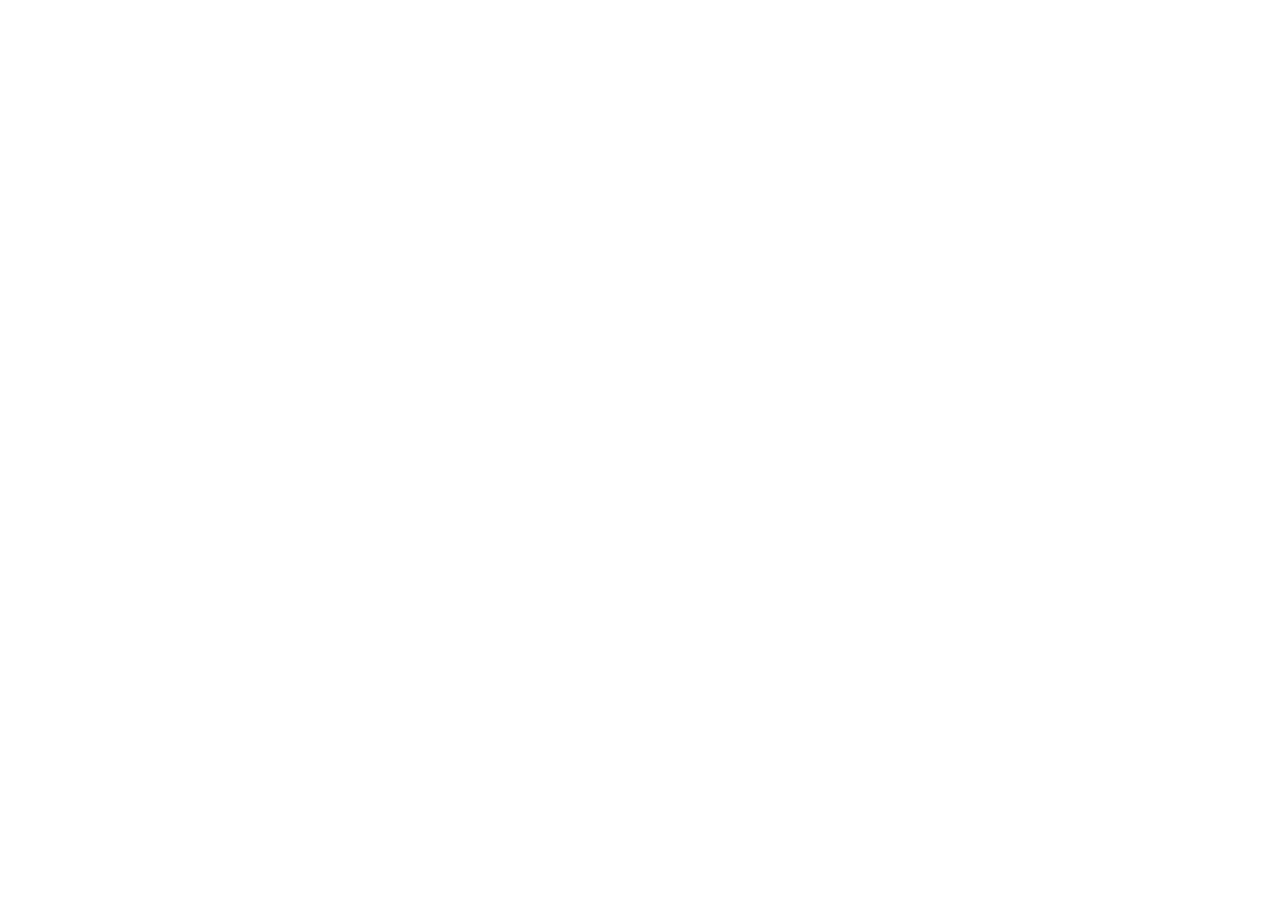
==== index.html @ 75076fff "Add files via upload" ====
<!doctype html>
<html lang="en">
  <head>
    <meta charset="UTF-8" />
    <meta name="viewport" content="width=device-width, initial-scale=1.0" />
    <title>Limitless Knowledge Summer Camp | Curiosity Has No Limits</title>
    <meta name="description" content="A 9-day summer camp for grades 4–6. Hands-on English, math, science & art — run by students, made for students." />
    <meta name="author" content="Limitless Knowledge" />
    <link rel="canonical" href="/" />

    <meta property="og:title" content="Limitless Knowledge Summer Camp" />
    <meta property="og:description" content="Hands-on summer camp for grades 4–6. English, math, science & art with student counselors." />
    <meta property="og:type" content="website" />
    <meta property="og:image" content="/og-image.jpg" />

    <meta name="twitter:card" content="summary_large_image" />
    <meta name="twitter:title" content="Limitless Knowledge Summer Camp" />
    <meta name="twitter:description" content="Hands-on summer camp for grades 4–6, run by students." />
  </head>

  <body>
    <div id="root"></div>
    <script type="module" src="/src/main.tsx"></script>
  </body>
</html>
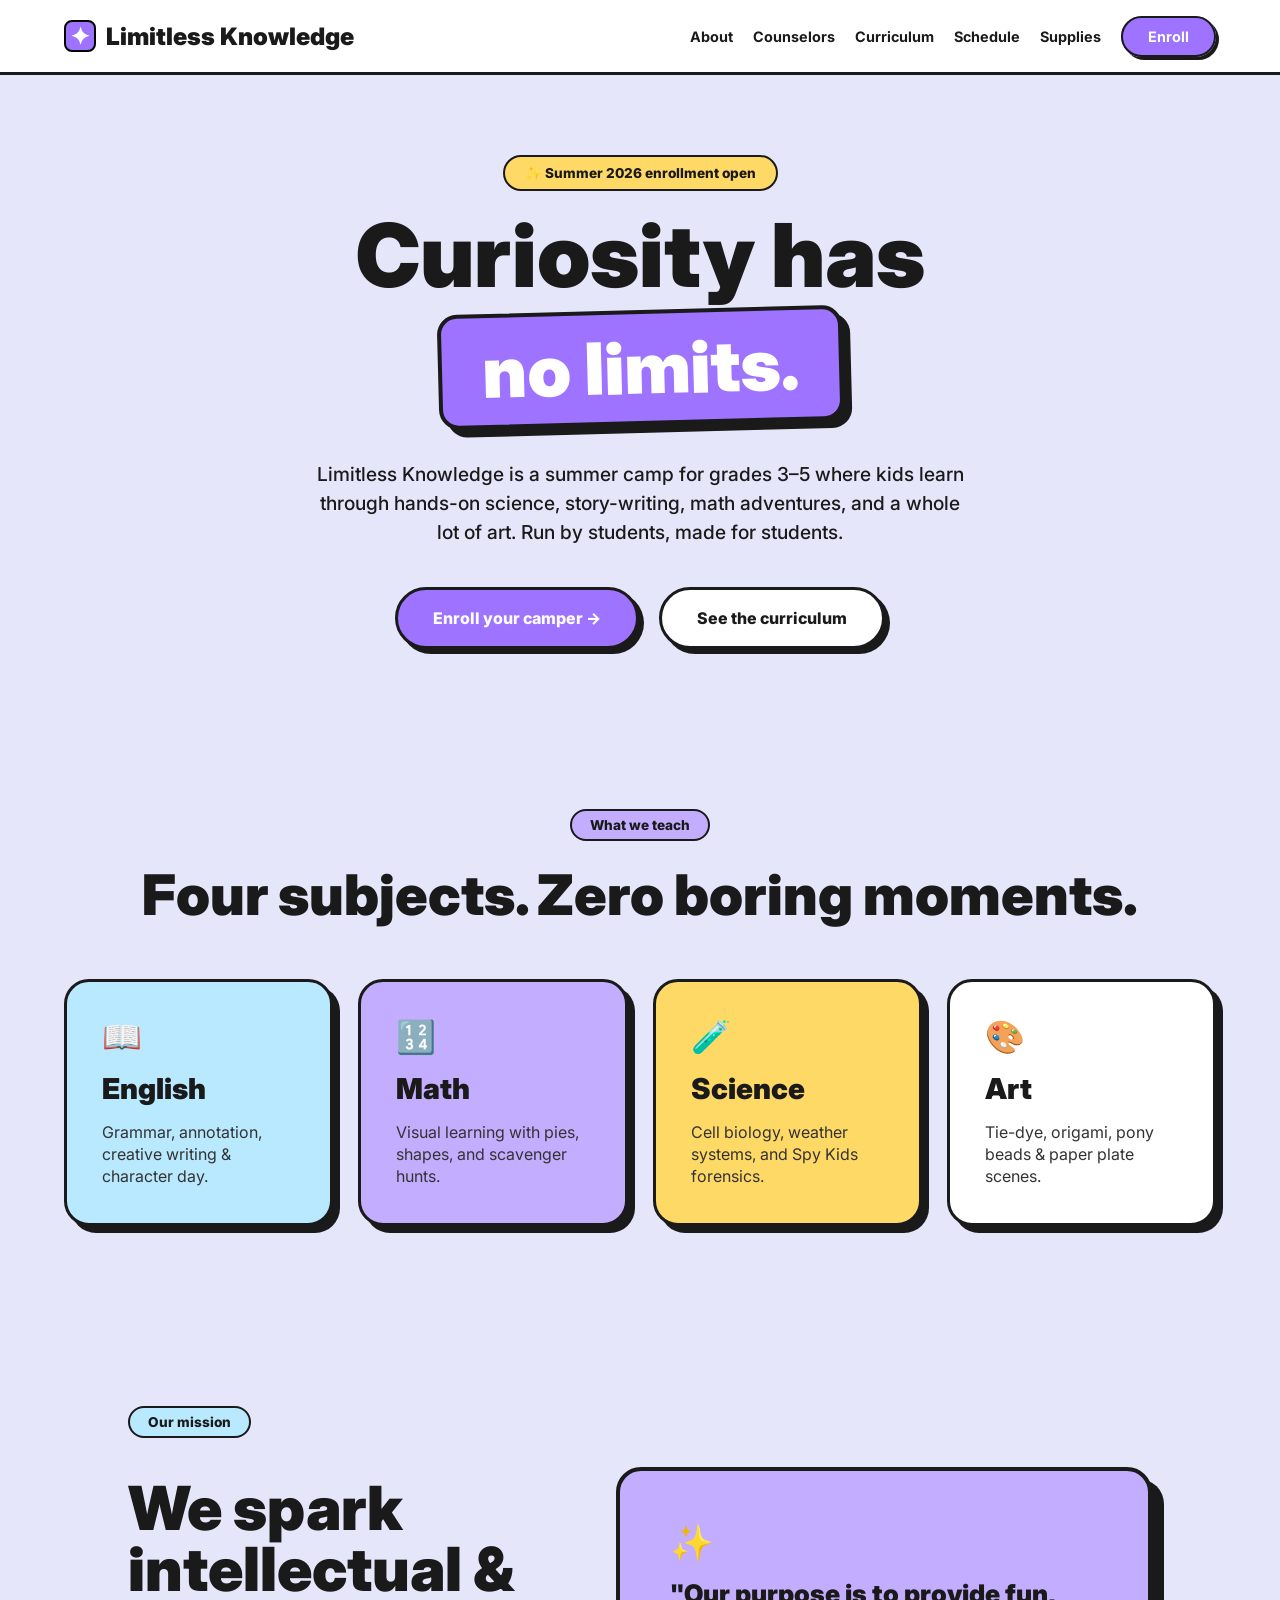
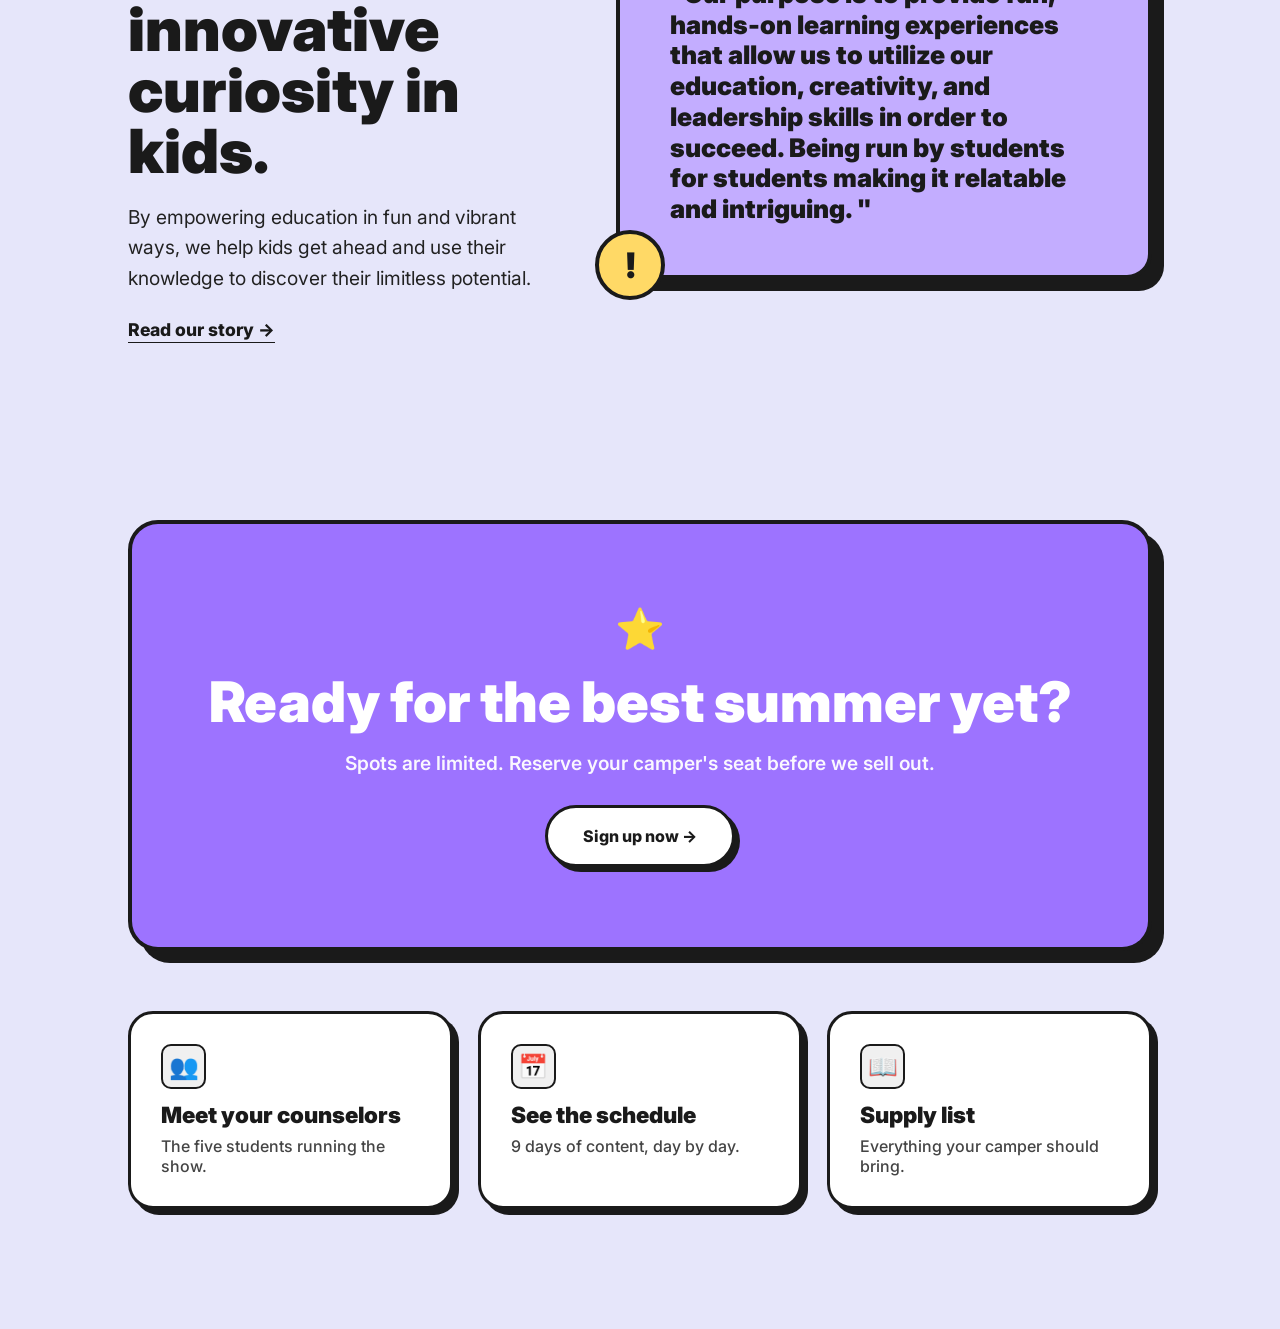
==== commit a6e22866: "Add files via upload" ====
--- a/index.html
+++ b/index.html
@@ -1,25 +1,425 @@
-<!doctype html>
-<html lang="en">
-  <head>
-    <meta charset="UTF-8" />
-    <meta name="viewport" content="width=device-width, initial-scale=1.0" />
-    <title>Limitless Knowledge Summer Camp | Curiosity Has No Limits</title>
-    <meta name="description" content="A 9-day summer camp for grades 4–6. Hands-on English, math, science & art — run by students, made for students." />
-    <meta name="author" content="Limitless Knowledge" />
-    <link rel="canonical" href="/" />
-
-    <meta property="og:title" content="Limitless Knowledge Summer Camp" />
-    <meta property="og:description" content="Hands-on summer camp for grades 4–6. English, math, science & art with student counselors." />
-    <meta property="og:type" content="website" />
-    <meta property="og:image" content="/og-image.jpg" />
-
-    <meta name="twitter:card" content="summary_large_image" />
-    <meta name="twitter:title" content="Limitless Knowledge Summer Camp" />
-    <meta name="twitter:description" content="Hands-on summer camp for grades 4–6, run by students." />
-  </head>
-
-  <body>
-    <div id="root"></div>
-    <script type="module" src="/src/main.tsx"></script>
-  </body>
-</html>
+<!DOCTYPE html>
+<html lang="en">
+<head>
+    <meta charset="UTF-8">
+    <meta name="viewport" content="width=device-width, initial-scale=1.0">
+    <title>Limitless Knowledge | Summer Camp</title>
+    <link href="https://fonts.googleapis.com/css2?family=Inter:wght@400;700;900&display=swap" rel="stylesheet">
+    <style>
+        :root {
+            --purple: #9d73ff;
+            --light-purple: #c3adff;
+            --yellow: #ffd966;
+            --blue: #b9e9ff;
+            --lilac: #E6E6FA; 
+            --black: #1a1a1a;
+            --white: #ffffff;
+        }
+
+        * {
+            margin: 0;
+            padding: 0;
+            box-sizing: border-box;
+            font-family: 'Inter', sans-serif;
+        }
+
+        body {
+            background-color: var(--lilac);
+            color: var(--black);
+            overflow-x: hidden;
+        }
+
+        /* --- Navigation --- */
+        nav {
+            display: flex;
+            justify-content: space-between;
+            align-items: center;
+            padding: 20px 5%;
+            background: var(--white);
+            border-bottom: 3px solid var(--black);
+            position: sticky;
+            top: 0;
+            z-index: 1000;
+        }
+
+        .logo {
+            font-weight: 900;
+            font-size: 1.5rem;
+            display: flex;
+            align-items: center;
+            gap: 10px;
+        }
+
+        .nav-links {
+            display: flex;
+            gap: 20px;
+            list-style: none;
+            align-items: center;
+        }
+
+        .nav-links a {
+            text-decoration: none;
+            color: var(--black);
+            font-weight: 700;
+            font-size: 0.9rem;
+        }
+
+        .enroll-nav-btn {
+            background: var(--purple);
+            color: white !important;
+            padding: 10px 25px;
+            border-radius: 50px;
+            border: 2px solid var(--black);
+            box-shadow: 3px 3px 0px var(--black);
+        }
+
+        /* --- Hero Section --- */
+        .hero {
+            text-align: center;
+            padding: 80px 10%;
+            display: flex;
+            flex-direction: column;
+            align-items: center;
+            min-height: 70vh;
+            justify-content: center;
+        }
+
+        .badge {
+            background: var(--yellow);
+            padding: 8px 20px;
+            border-radius: 50px;
+            border: 2px solid var(--black);
+            font-size: 0.85rem;
+            font-weight: 800;
+            margin-bottom: 25px;
+        }
+
+        h1 {
+            font-size: clamp(3rem, 8vw, 5.5rem);
+            font-weight: 900;
+            line-height: 0.9;
+        }
+
+        .highlight-box {
+            background: var(--purple);
+            color: white;
+            padding: 10px 40px;
+            font-size: clamp(2.5rem, 7vw, 4.5rem);
+            font-weight: 900;
+            border-radius: 20px;
+            border: 4px solid var(--black);
+            display: inline-block;
+            transform: rotate(-1.5deg);
+            margin: 15px 0 35px 0;
+            box-shadow: 8px 8px 0px var(--black);
+        }
+
+        .hero-subtext {
+            max-width: 650px;
+            font-size: 1.2rem;
+            line-height: 1.5;
+            margin-bottom: 40px;
+            font-weight: 500;
+        }
+
+        /* --- Buttons --- */
+        .cta-group {
+            display: flex;
+            gap: 20px;
+            flex-wrap: wrap;
+            justify-content: center;
+        }
+
+        .btn-main {
+            padding: 18px 35px;
+            border-radius: 50px;
+            border: 3px solid var(--black);
+            font-weight: 800;
+            cursor: pointer;
+            text-decoration: none;
+            transition: transform 0.1s;
+            display: inline-block;
+        }
+
+        .btn-main:active { transform: translate(2px, 2px); }
+
+        .btn-purple {
+            background: var(--purple);
+            color: white;
+            box-shadow: 5px 5px 0px var(--black);
+        }
+
+        .btn-white {
+            background: white;
+            color: var(--black);
+            box-shadow: 5px 5px 0px var(--black);
+        }
+
+        /* --- Subjects Grid --- */
+        .subjects-section {
+            padding: 80px 5%;
+            text-align: center;
+        }
+
+        .section-tag {
+            background: var(--light-purple);
+            padding: 6px 18px;
+            border-radius: 50px;
+            border: 2px solid var(--black);
+            font-size: 0.85rem;
+            font-weight: 800;
+            display: inline-block;
+            margin-bottom: 20px;
+        }
+
+        .grid {
+            display: grid;
+            grid-template-columns: repeat(auto-fit, minmax(240px, 1fr));
+            gap: 25px;
+            margin-top: 50px;
+        }
+
+        .card {
+            border: 3px solid var(--black);
+            border-radius: 25px;
+            padding: 35px;
+            text-align: left;
+            box-shadow: 7px 7px 0px var(--black);
+            background: white;
+        }
+
+        .card h3 { font-size: 1.8rem; margin: 15px 0; font-weight: 900; }
+        .card p { font-size: 1rem; color: #333; line-height: 1.4; }
+
+        .bg-blue { background-color: var(--blue); }
+        .bg-purple { background-color: var(--light-purple); }
+        .bg-yellow { background-color: var(--yellow); }
+
+        /* --- Mission Section --- */
+        .mission-section {
+            display: flex;
+            align-items: center;
+            justify-content: space-between;
+            padding: 100px 10%;
+            gap: 60px;
+            flex-wrap: wrap;
+        }
+
+        .mission-content { flex: 1; min-width: 320px; }
+        
+        .mission-title {
+            font-size: clamp(2.5rem, 5vw, 3.8rem);
+            font-weight: 900;
+            margin: 20px 0;
+            line-height: 1;
+        }
+
+        .mission-text {
+            font-size: 1.2rem;
+            line-height: 1.6;
+            margin-bottom: 25px;
+            color: #222;
+        }
+
+        .read-story {
+            font-weight: 800;
+            color: var(--black);
+            text-decoration: underline;
+            text-underline-offset: 6px;
+            font-size: 1.1rem;
+        }
+
+        .mission-quote-card {
+            flex: 1;
+            min-width: 320px;
+            background: var(--light-purple);
+            border: 4px solid var(--black);
+            border-radius: 25px;
+            padding: 50px;
+            position: relative;
+            box-shadow: 12px 12px 0px var(--black);
+        }
+
+        .quote-inner p {
+            font-size: 1.6rem;
+            font-weight: 900;
+            line-height: 1.2;
+            margin-top: 15px;
+        }
+
+        .alert-bubble {
+            position: absolute;
+            bottom: -25px;
+            left: -25px;
+            background: var(--yellow);
+            width: 70px;
+            height: 70px;
+            border-radius: 50%;
+            border: 4px solid var(--black);
+            display: flex;
+            align-items: center;
+            justify-content: center;
+            font-weight: 900;
+            font-size: 2.2rem;
+        }
+
+        /* --- CTA Footer Section --- */
+        .cta-section { padding: 80px 10% 120px 10%; }
+
+        .cta-banner {
+            background: var(--purple);
+            color: white;
+            border: 4px solid var(--black);
+            border-radius: 30px;
+            padding: 80px 40px;
+            text-align: center;
+            box-shadow: 12px 12px 0px var(--black);
+            margin-bottom: 60px;
+        }
+
+        .cta-banner h2 { font-size: clamp(2rem, 5vw, 3.5rem); font-weight: 900; margin-bottom: 15px; }
+        .cta-banner p { font-size: 1.2rem; font-weight: 600; opacity: 0.95; }
+
+        .info-grid {
+            display: grid;
+            grid-template-columns: repeat(auto-fit, minmax(300px, 1fr));
+            gap: 25px;
+        }
+
+        .info-card {
+            background: white;
+            border: 3px solid var(--black);
+            border-radius: 25px;
+            padding: 30px;
+            box-shadow: 6px 6px 0px var(--black);
+        }
+
+        .info-card h3 { margin: 12px 0 8px 0; font-weight: 900; font-size: 1.4rem; }
+        .info-card p { font-size: 1rem; color: #444; font-weight: 500; }
+        
+        .card-icon { 
+            font-size: 1.5rem; 
+            background: #f0f0f0; 
+            width: 45px; 
+            height: 45px; 
+            display: flex; 
+            align-items: center; 
+            justify-content: center; 
+            border-radius: 10px;
+            border: 2px solid var(--black);
+        }
+
+        @media (max-width: 600px) {
+            .cta-group { flex-direction: column; width: 100%; }
+            .btn-main { width: 100%; text-align: center; }
+        }
+    </style>
+</head>
+<body>
+
+    <nav>
+        <div class="logo">
+            <div style="background: var(--purple); width: 32px; height: 32px; border-radius: 8px; border: 2px solid black; display: flex; align-items: center; justify-content: center; color: white;">✦</div>
+            Limitless Knowledge
+        </div>
+        <ul class="nav-links">
+            <li><a href="about.html">About</a></li>
+            <li><a href="counselors.html">Counselors</a></li>
+            <li><a href="curriculum.html">Curriculum</a></li>
+            <li><a href="schedule.html">Schedule</a></li>
+            <li><a href="supplies.html">Supplies</a></li>
+            <li><a href="enroll.html" class="enroll-nav-btn">Enroll</a></li>
+        </ul>
+    </nav>
+
+    <section class="hero">
+        <div class="badge">✨ Summer 2026 enrollment open</div>
+        <h1>Curiosity has</h1>
+        <div class="highlight-box">no limits.</div>
+        <p class="hero-subtext">
+            Limitless Knowledge is a summer camp for grades 3–5 where kids learn through hands-on science, story-writing, math adventures, and a whole lot of art. Run by students, made for students.
+        </p>
+        <div class="cta-group">
+            <a href="enroll.html" class="btn-main btn-purple">Enroll your camper →</a>
+            <a href="curriculum.html" class="btn-main btn-white">See the curriculum</a>
+        </div>
+    </section>
+
+    <section class="subjects-section">
+        <span class="section-tag">What we teach</span>
+        <h2 style="font-size: clamp(2rem, 5vw, 3.5rem); font-weight: 900;">Four subjects. Zero boring moments.</h2>
+
+        <div class="grid">
+            <div class="card bg-blue">
+                <div style="font-size: 2rem;">📖</div>
+                <h3>English</h3>
+                <p>Grammar, annotation, creative writing & character day.</p>
+            </div>
+            <div class="card bg-purple">
+                <div style="font-size: 2rem;">🔢</div>
+                <h3>Math</h3>
+                <p>Visual learning with pies, shapes, and scavenger hunts.</p>
+            </div>
+            <div class="card bg-yellow">
+                <div style="font-size: 2rem;">🧪</div>
+                <h3>Science</h3>
+                <p>Cell biology, weather systems, and Spy Kids forensics.</p>
+            </div>
+            <div class="card">
+                <div style="font-size: 2rem;">🎨</div>
+                <h3>Art</h3>
+                <p>Tie-dye, origami, pony beads & paper plate scenes.</p>
+            </div>
+        </div>
+    </section>
+
+    <section class="mission-section">
+        <div class="mission-content">
+            <span class="section-tag" style="background: var(--blue);">Our mission</span>
+            <h2 class="mission-title">We spark intellectual & innovative curiosity in kids.</h2>
+            <p class="mission-text">
+                By empowering education in fun and vibrant ways, we help kids get ahead and 
+                use their knowledge to discover their limitless potential.
+            </p>
+            <a href="#" class="read-story">Read our story →</a>
+        </div>
+        
+        <div class="mission-quote-card">
+            <div class="quote-inner">
+                <span style="font-size: 2.2rem;">✨</span>
+                <p>"Our purpose is to provide fun, hands-on learning experiences that allow us to utilize our education, creativity, and leadership skills in order to succeed. Being run by students for students making it relatable and intriguing. 
+"</p>
+            </div>
+            <div class="alert-bubble">!</div>
+        </div>
+    </section>
+
+    <section class="cta-section">
+        <div class="cta-banner">
+            <span style="font-size: 2.5rem; display: block; margin-bottom: 15px;">⭐</span>
+            <h2>Ready for the best summer yet?</h2>
+            <p>Spots are limited. Reserve your camper's seat before we sell out.</p>
+            <a href="enroll.html" class="btn-main btn-white" style="margin-top: 30px;">Sign up now →</a>
+        </div>
+
+        <div class="info-grid">
+            <div class="info-card">
+                <div class="card-icon">👥</div>
+                <h3>Meet your counselors</h3>
+                <p>The five students running the show.</p>
+            </div>
+            <div class="info-card">
+                <div class="card-icon">📅</div>
+                <h3>See the schedule</h3>
+                <p>9 days of content, day by day.</p>
+            </div>
+            <div class="info-card">
+                <div class="card-icon">📖</div>
+                <h3>Supply list</h3>
+                <p>Everything your camper should bring.</p>
+            </div>
+        </div>
+    </section>
+
+</body>
+</html>
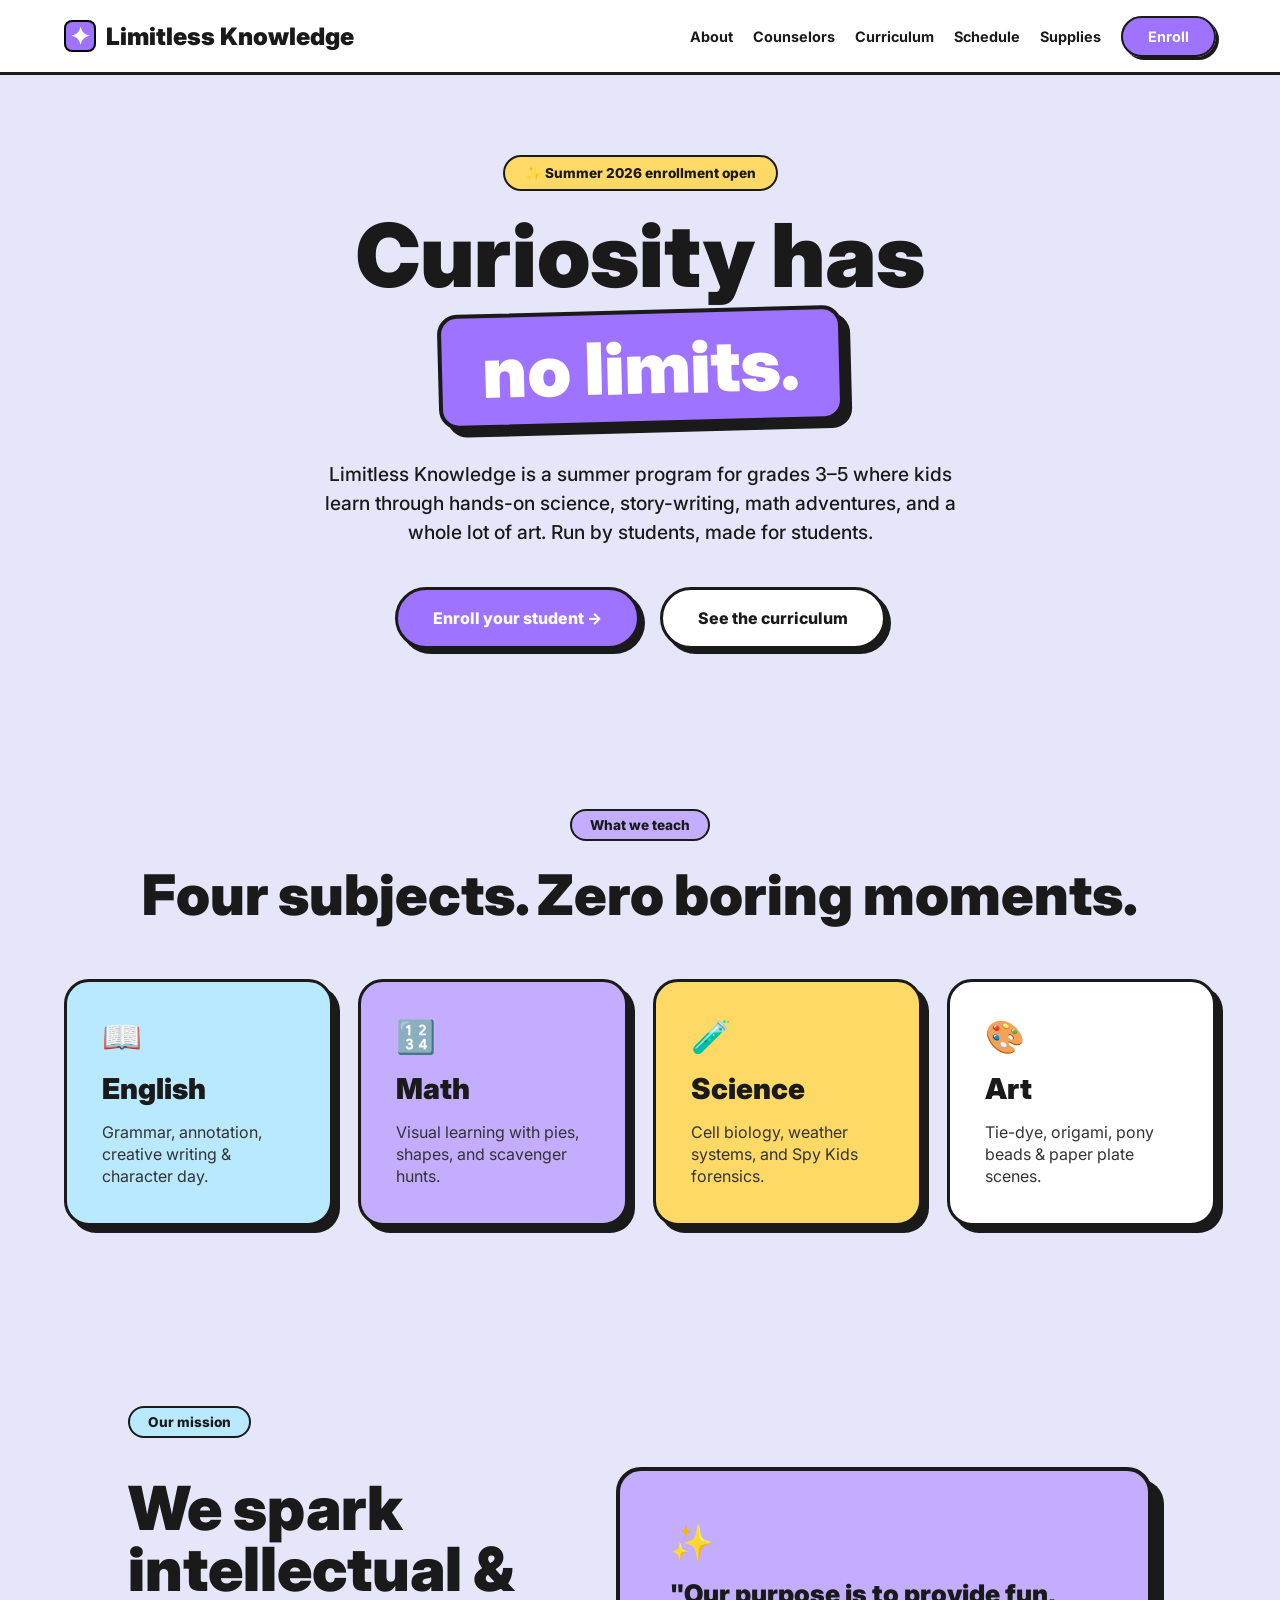
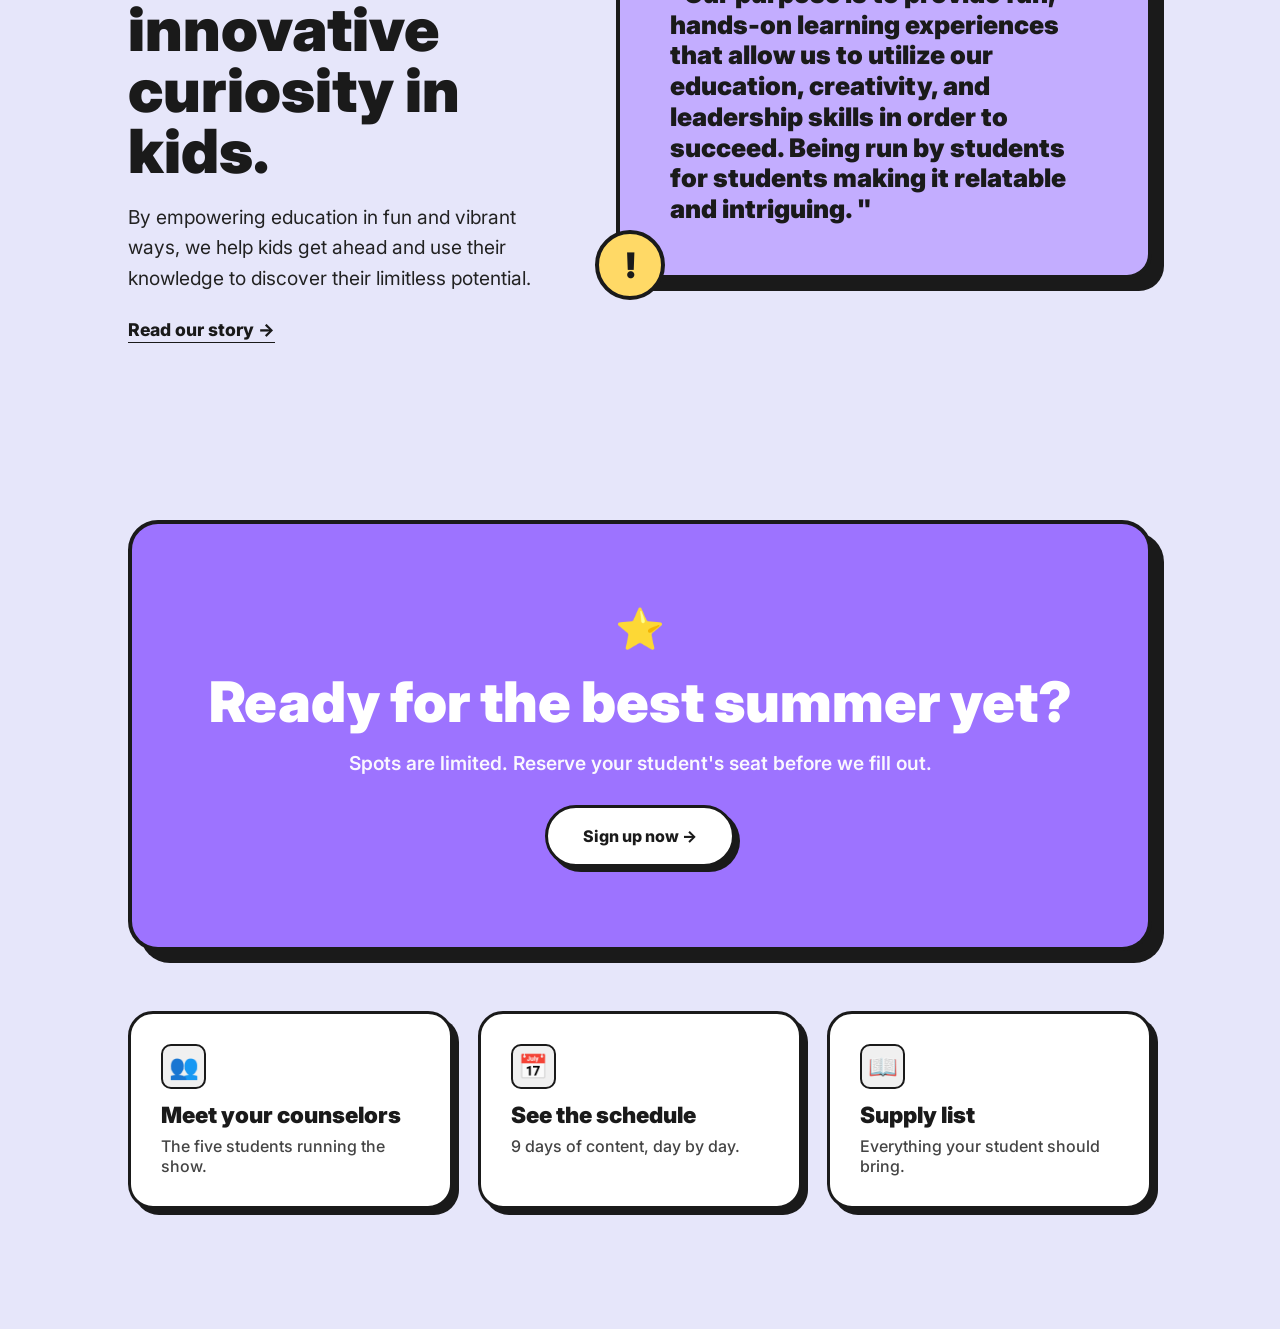
==== commit c0b9af85: "Update index.html" ====
--- a/index.html
+++ b/index.html
@@ -3,7 +3,7 @@
 <head>
     <meta charset="UTF-8">
     <meta name="viewport" content="width=device-width, initial-scale=1.0">
-    <title>Limitless Knowledge | Summer Camp</title>
+    <title>Limitless Knowledge | Summer Program</title>
     <link href="https://fonts.googleapis.com/css2?family=Inter:wght@400;700;900&display=swap" rel="stylesheet">
     <style>
         :root {
@@ -337,10 +337,10 @@
         <h1>Curiosity has</h1>
         <div class="highlight-box">no limits.</div>
         <p class="hero-subtext">
-            Limitless Knowledge is a summer camp for grades 3–5 where kids learn through hands-on science, story-writing, math adventures, and a whole lot of art. Run by students, made for students.
+            Limitless Knowledge is a summer program for grades 3–5 where kids learn through hands-on science, story-writing, math adventures, and a whole lot of art. Run by students, made for students.
         </p>
         <div class="cta-group">
-            <a href="enroll.html" class="btn-main btn-purple">Enroll your camper →</a>
+            <a href="enroll.html" class="btn-main btn-purple">Enroll your student →</a>
             <a href="curriculum.html" class="btn-main btn-white">See the curriculum</a>
         </div>
     </section>
@@ -398,7 +398,7 @@
         <div class="cta-banner">
             <span style="font-size: 2.5rem; display: block; margin-bottom: 15px;">⭐</span>
             <h2>Ready for the best summer yet?</h2>
-            <p>Spots are limited. Reserve your camper's seat before we sell out.</p>
+            <p>Spots are limited. Reserve your student's seat before we fill out.</p>
             <a href="enroll.html" class="btn-main btn-white" style="margin-top: 30px;">Sign up now →</a>
         </div>
 
@@ -416,10 +416,10 @@
             <div class="info-card">
                 <div class="card-icon">📖</div>
                 <h3>Supply list</h3>
-                <p>Everything your camper should bring.</p>
+                <p>Everything your student should bring.</p>
             </div>
         </div>
     </section>
 
 </body>
-</html>+</html>
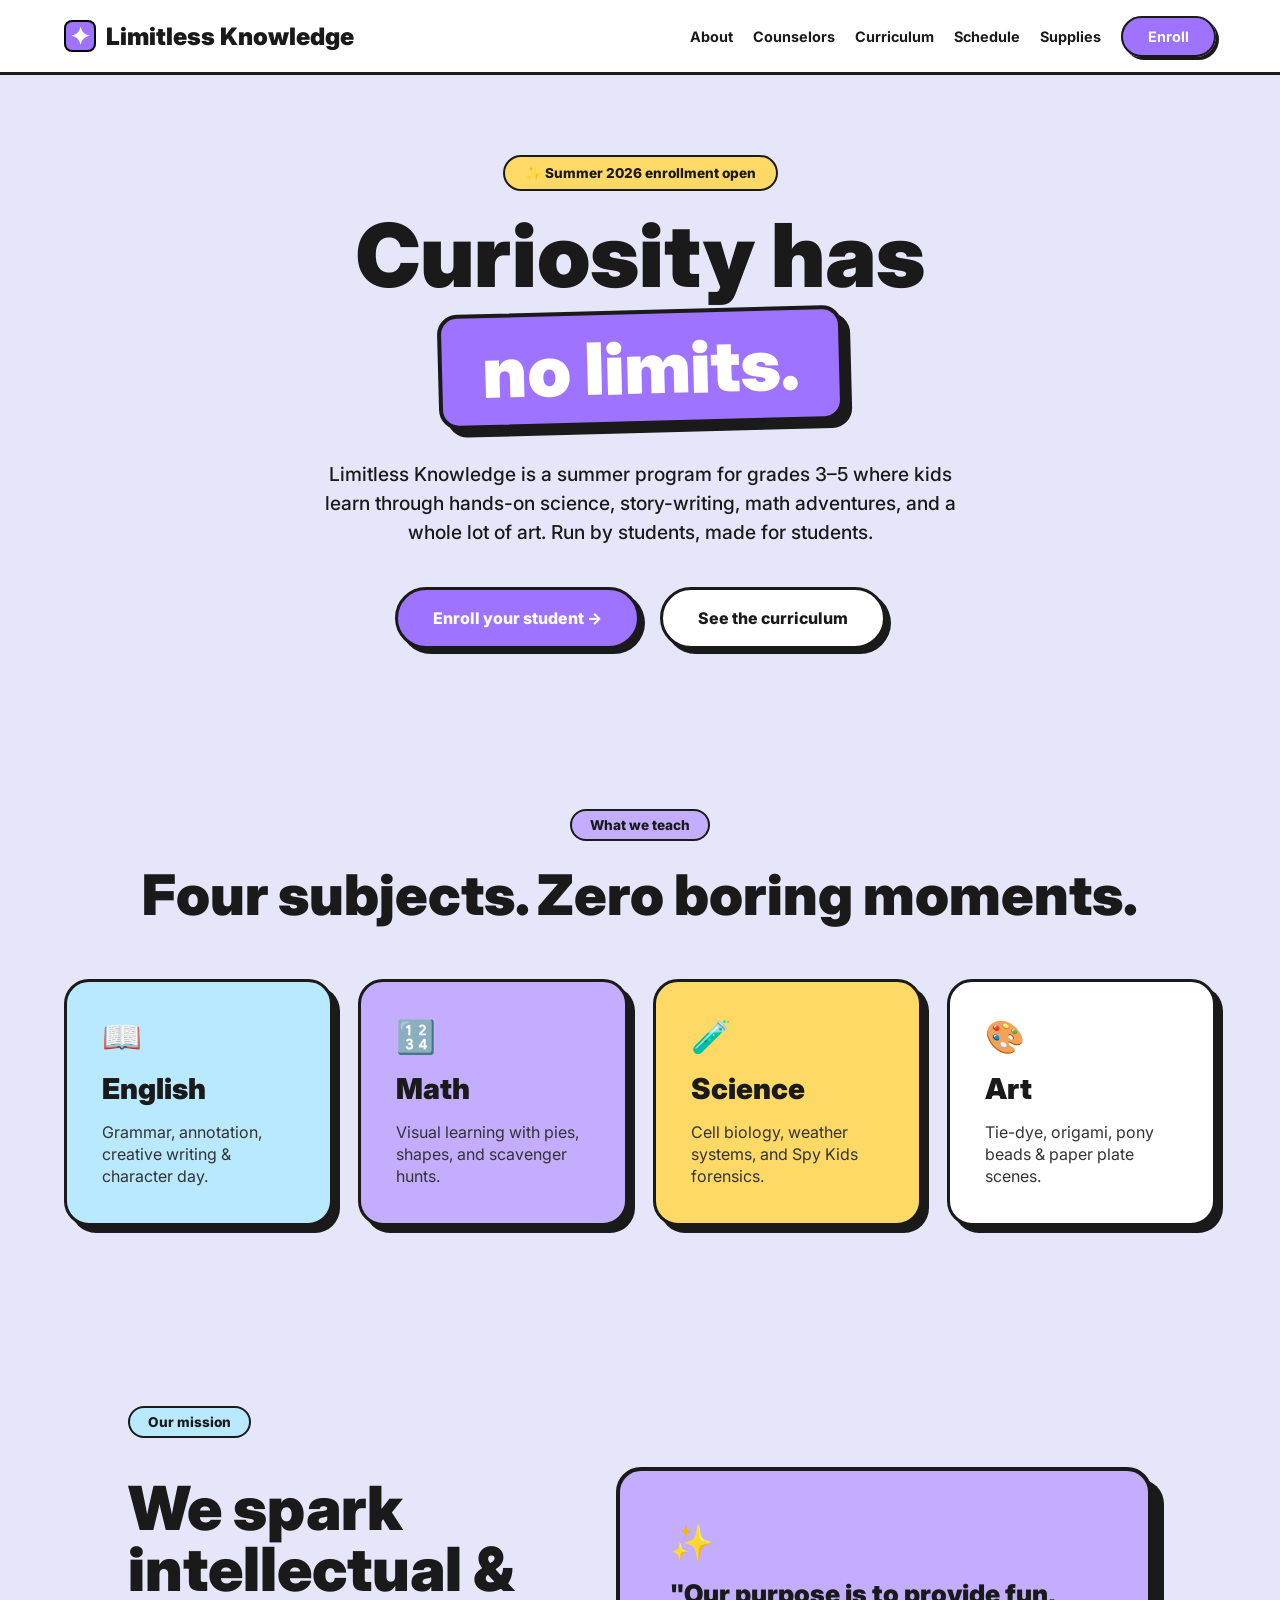
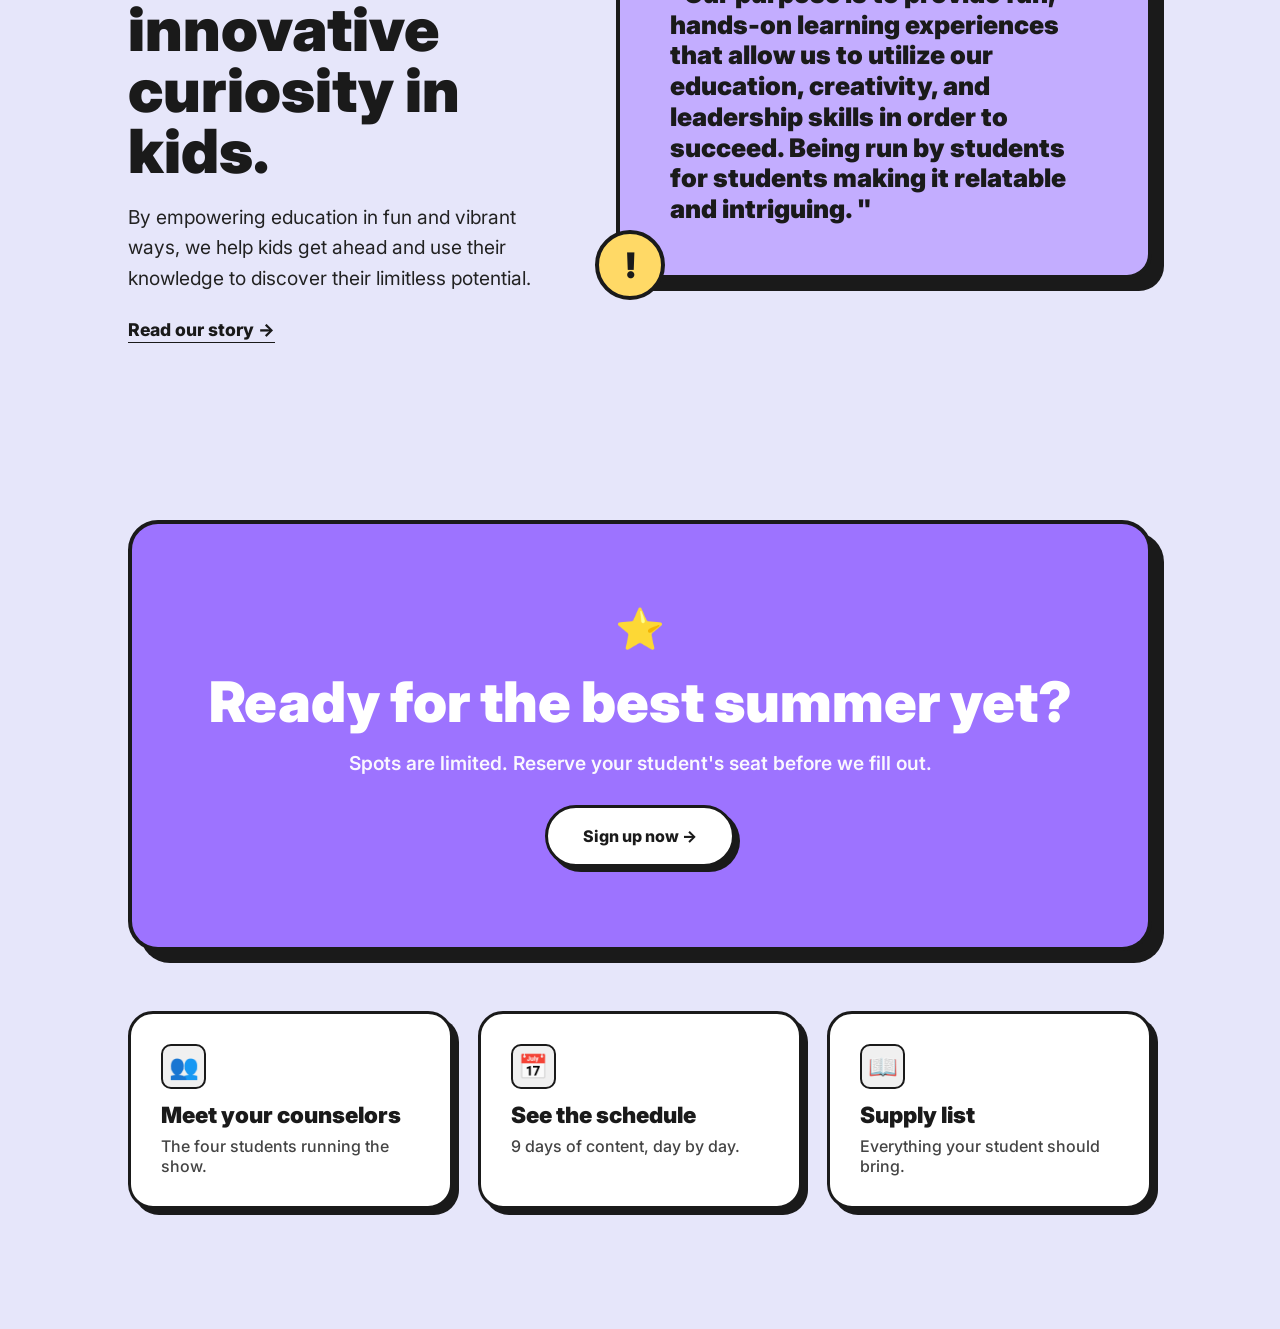
==== commit 4b36f652: "Update index.html" ====
--- a/index.html
+++ b/index.html
@@ -406,7 +406,7 @@
             <div class="info-card">
                 <div class="card-icon">👥</div>
                 <h3>Meet your counselors</h3>
-                <p>The five students running the show.</p>
+                <p>The four students running the show.</p>
             </div>
             <div class="info-card">
                 <div class="card-icon">📅</div>
